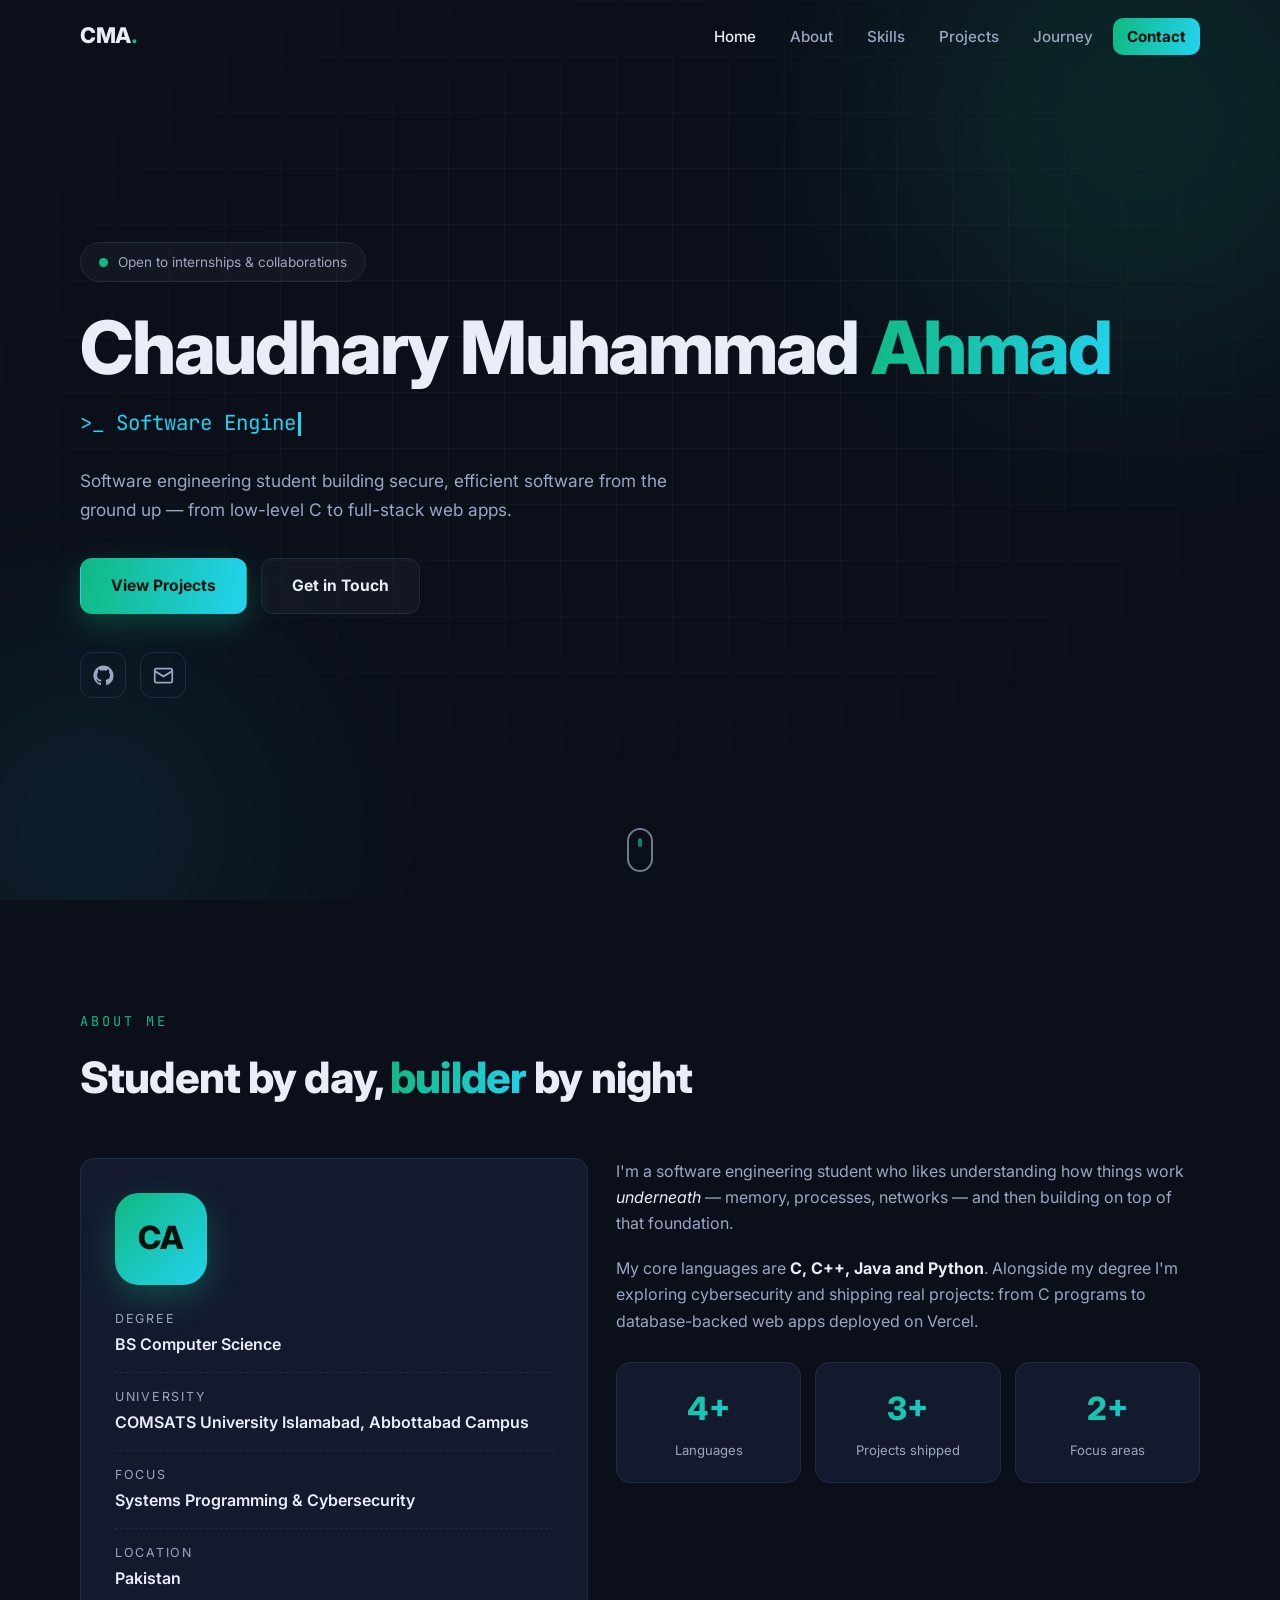
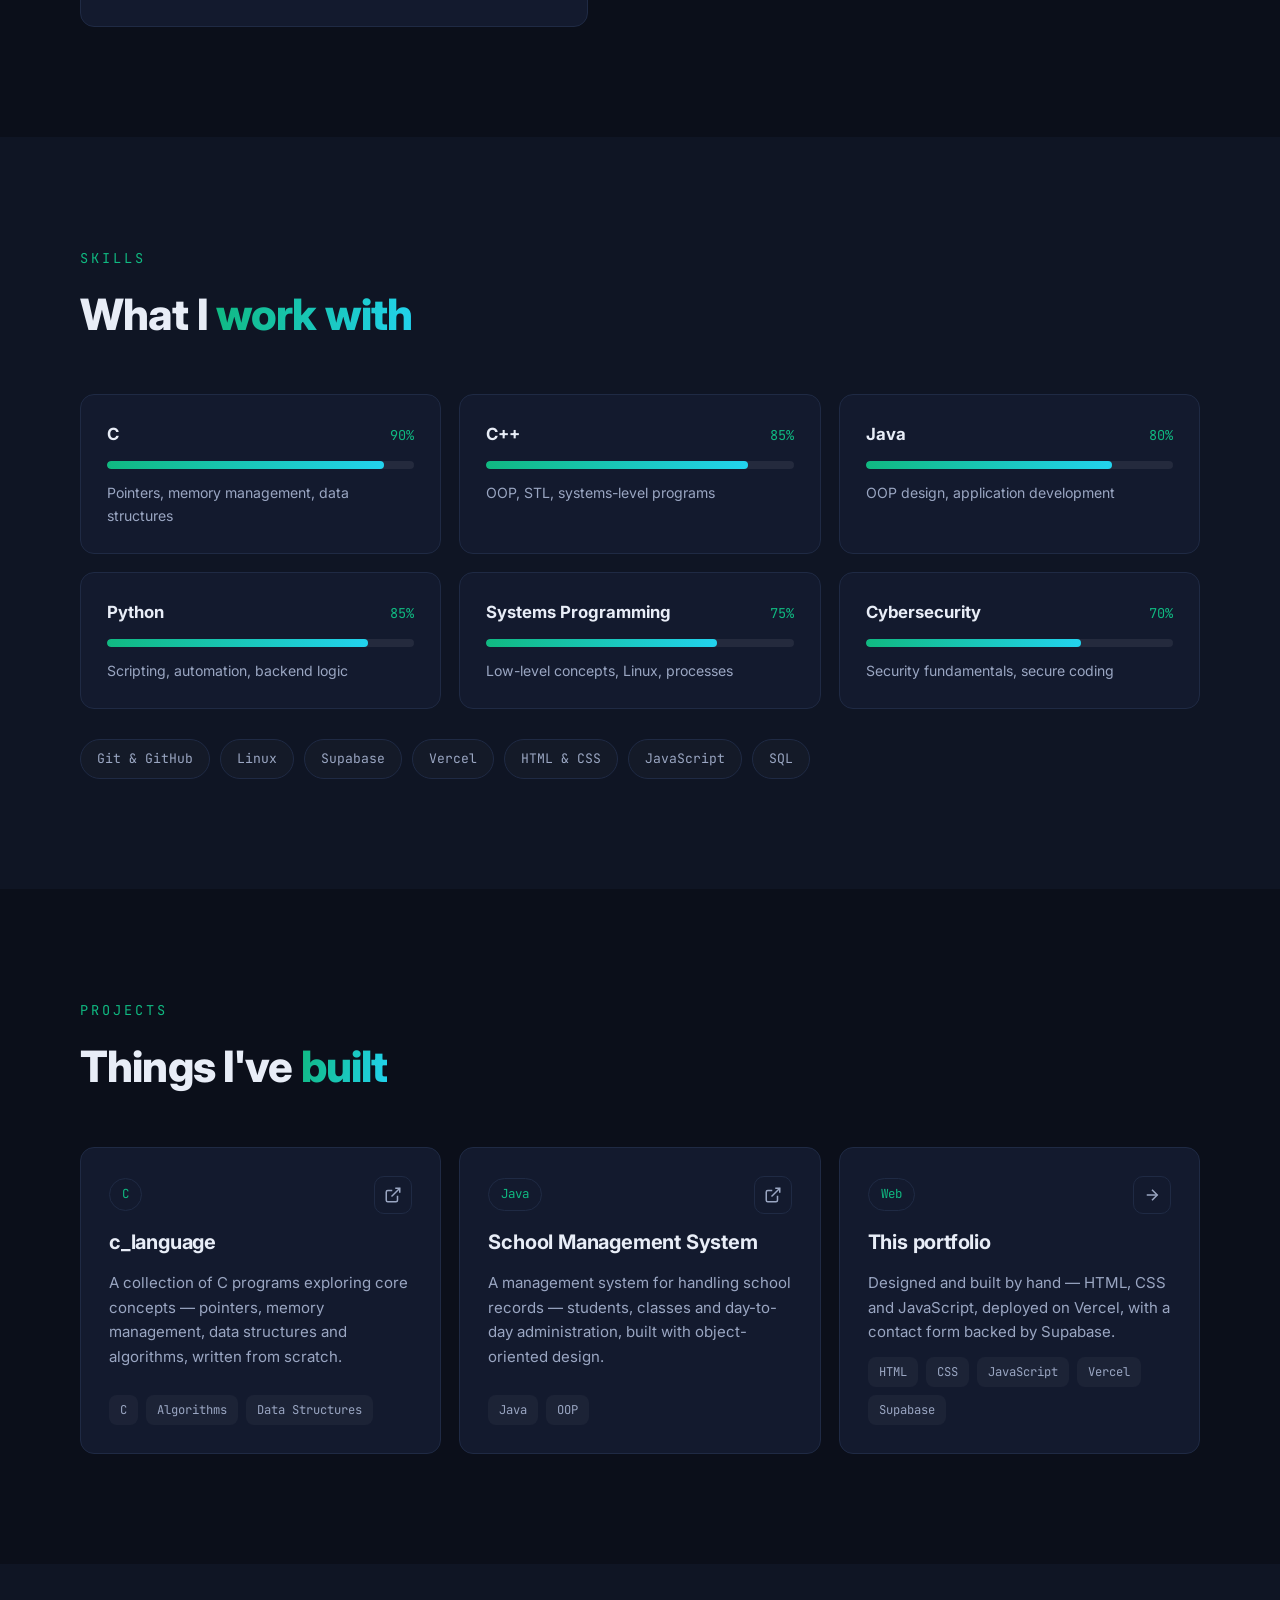
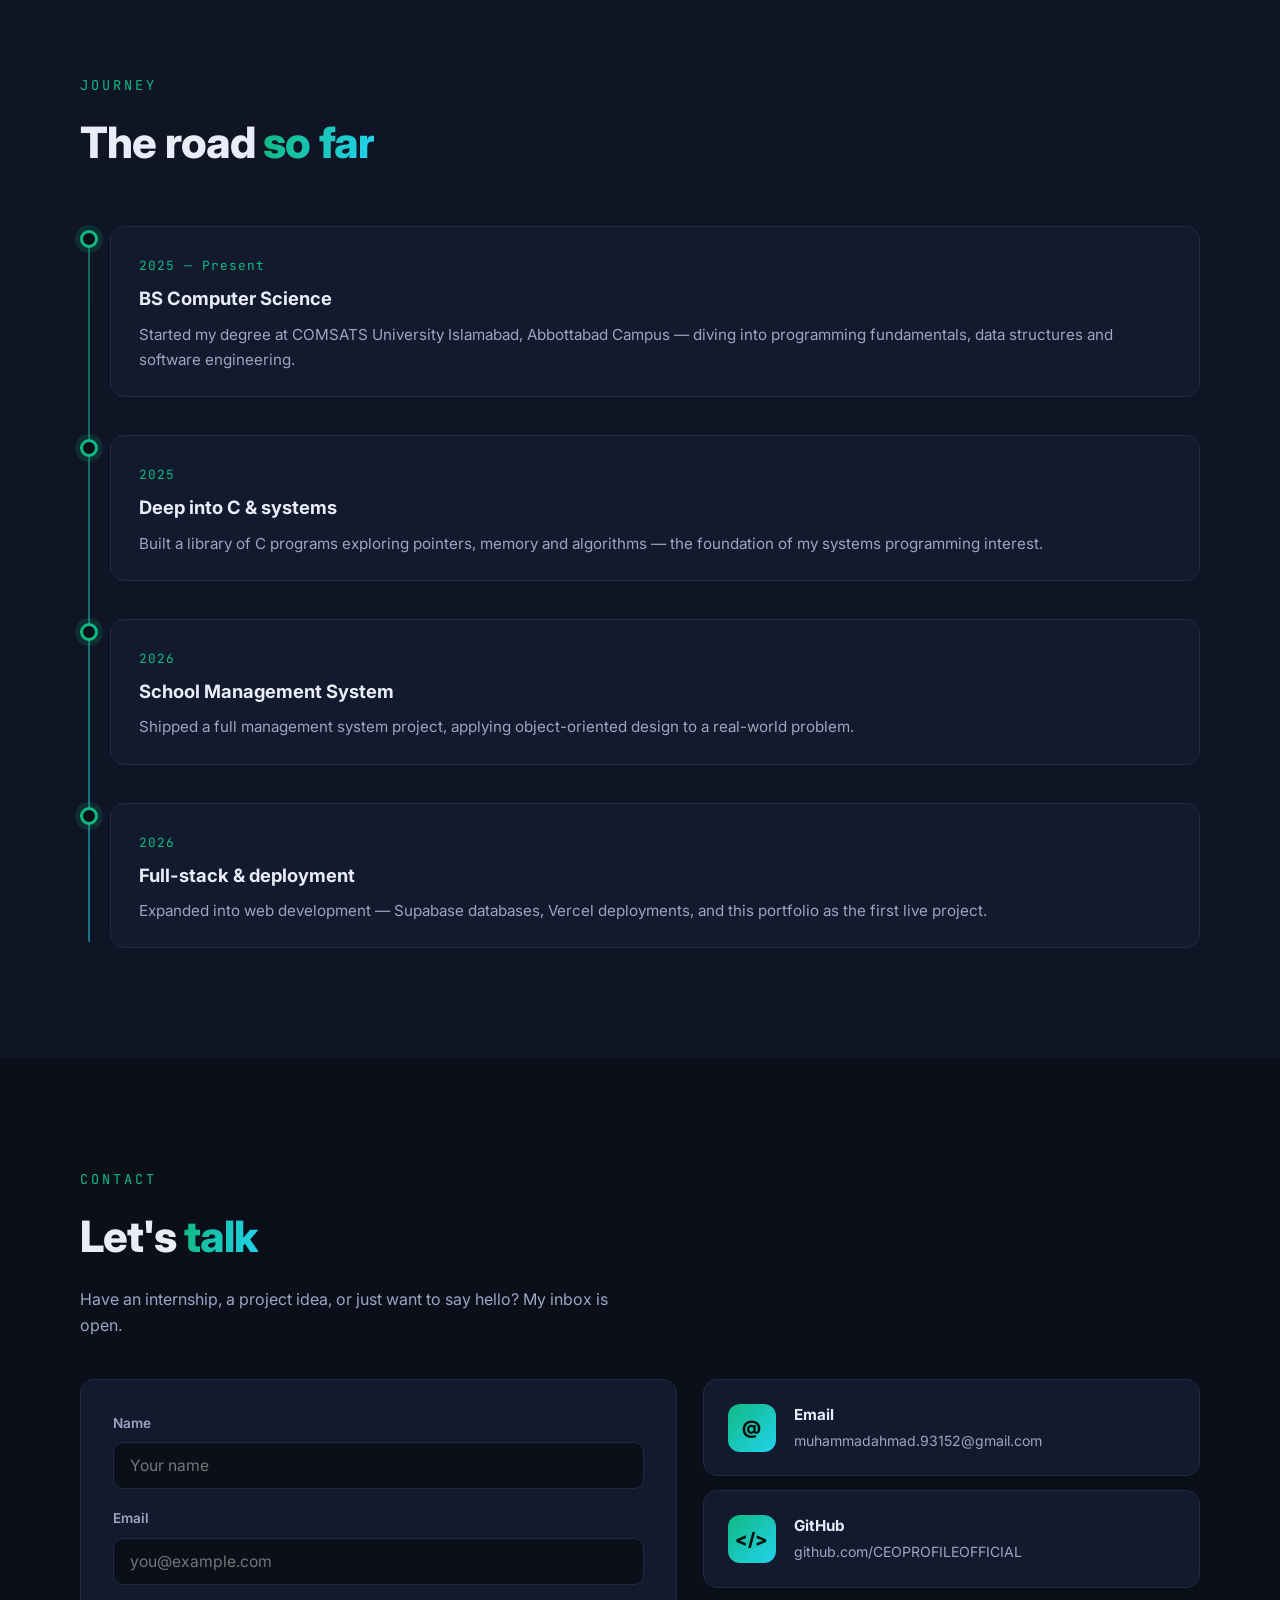
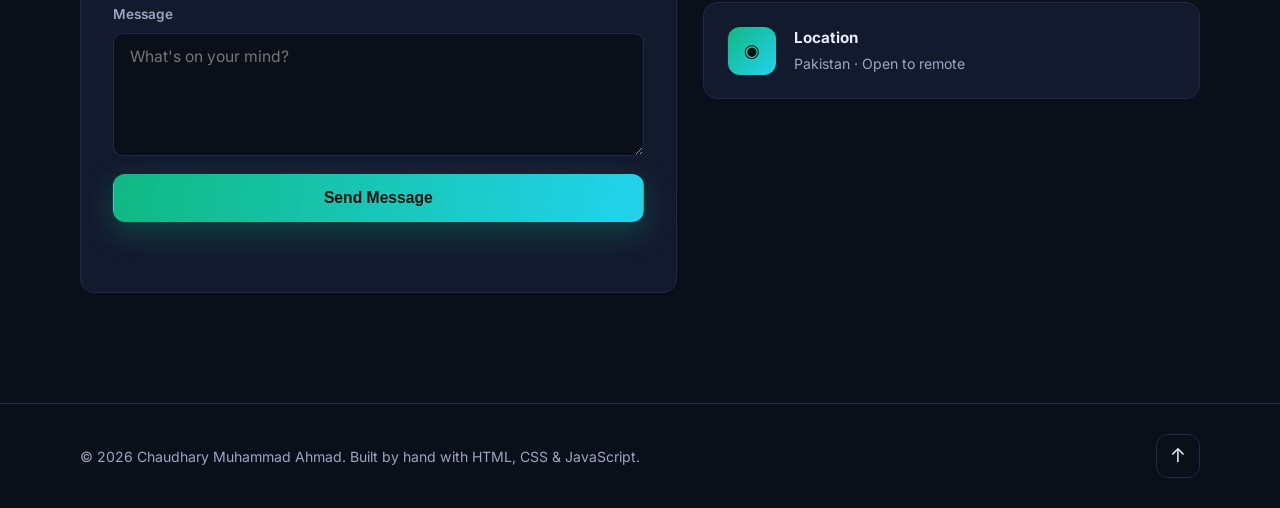
==== index.html @ 1a218e9e "Initial portfolio site: dark modern one-pager with Supabase contact form" ====
<!DOCTYPE html>
<html lang="en">
<head>
  <meta charset="UTF-8" />
  <meta name="viewport" content="width=device-width, initial-scale=1.0" />
  <title>Chaudhary Muhammad Ahmad — Software Engineering Student</title>
  <meta name="description" content="Portfolio of Chaudhary Muhammad Ahmad — software engineering student focused on systems programming and cybersecurity. C, C++, Java, Python." />
  <link rel="stylesheet" href="styles.css" />
  <link rel="preconnect" href="https://fonts.googleapis.com" />
  <link rel="preconnect" href="https://fonts.gstatic.com" crossorigin />
  <link href="https://fonts.googleapis.com/css2?family=Inter:wght@400;500;600;700;800&family=JetBrains+Mono:wght@400;500&display=swap" rel="stylesheet" />
</head>
<body>
  <!-- Preloader -->
  <div id="preloader" aria-hidden="true">
    <div class="loader-terminal">
      <span class="loader-prompt">$</span><span id="loader-text"></span><span class="loader-caret"></span>
    </div>
  </div>

  <!-- Navbar -->
  <header id="navbar">
    <nav class="nav-inner">
      <a href="#home" class="logo">CMA<span class="logo-dot">.</span></a>
      <ul class="nav-links" id="nav-links">
        <li><a href="#home" class="nav-link active">Home</a></li>
        <li><a href="#about" class="nav-link">About</a></li>
        <li><a href="#skills" class="nav-link">Skills</a></li>
        <li><a href="#projects" class="nav-link">Projects</a></li>
        <li><a href="#journey" class="nav-link">Journey</a></li>
        <li><a href="#contact" class="nav-link nav-cta">Contact</a></li>
      </ul>
      <button id="menu-toggle" aria-label="Toggle menu" aria-expanded="false">
        <span></span><span></span><span></span>
      </button>
    </nav>
  </header>

  <main>
    <!-- Hero -->
    <section id="home" class="hero">
      <div class="hero-bg" aria-hidden="true">
        <div class="orb orb-1"></div>
        <div class="orb orb-2"></div>
        <div class="grid-overlay"></div>
      </div>
      <div class="container hero-inner">
        <p class="hero-badge reveal"><span class="pulse-dot"></span> Open to internships &amp; collaborations</p>
        <h1 class="hero-title reveal">Chaudhary Muhammad <span class="gradient-text">Ahmad</span></h1>
        <p class="hero-subtitle reveal"><span class="mono">&gt;_</span> <span id="typed"></span><span class="typed-caret"></span></p>
        <p class="hero-bio reveal">Software engineering student building secure, efficient software from the ground up — from low-level C to full-stack web apps.</p>
        <div class="hero-actions reveal">
          <a href="#projects" class="btn btn-primary">View Projects</a>
          <a href="#contact" class="btn btn-ghost">Get in Touch</a>
        </div>
        <div class="hero-socials reveal">
          <a href="https://github.com/CEOPROFILEOFFICIAL" target="_blank" rel="noopener" aria-label="GitHub">
            <svg viewBox="0 0 24 24" fill="currentColor" aria-hidden="true"><path d="M12 .5C5.65.5.5 5.65.5 12c0 5.08 3.29 9.39 7.86 10.91.58.11.79-.25.79-.55v-2.15c-3.2.7-3.87-1.36-3.87-1.36-.52-1.33-1.28-1.68-1.28-1.68-1.04-.71.08-.7.08-.7 1.15.08 1.76 1.19 1.76 1.19 1.03 1.76 2.7 1.25 3.36.96.1-.75.4-1.25.72-1.54-2.55-.29-5.24-1.28-5.24-5.68 0-1.26.45-2.28 1.19-3.09-.12-.29-.52-1.46.11-3.05 0 0 .97-.31 3.18 1.18a11.1 11.1 0 0 1 5.8 0c2.2-1.49 3.17-1.18 3.17-1.18.63 1.59.23 2.76.11 3.05.74.81 1.19 1.83 1.19 3.09 0 4.41-2.7 5.38-5.26 5.67.41.35.77 1.05.77 2.12v3.15c0 .3.21.66.8.55A11.51 11.51 0 0 0 23.5 12C23.5 5.65 18.35.5 12 .5z"/></svg>
          </a>
          <a href="mailto:muhammadahmad.93152@gmail.com" aria-label="Email">
            <svg viewBox="0 0 24 24" fill="none" stroke="currentColor" stroke-width="2" aria-hidden="true"><rect x="2" y="4" width="20" height="16" rx="2"/><path d="m22 7-10 6L2 7"/></svg>
          </a>
        </div>
      </div>
      <a href="#about" class="scroll-hint" aria-label="Scroll down"><span></span></a>
    </section>

    <!-- About -->
    <section id="about" class="section">
      <div class="container">
        <p class="section-kicker reveal">About me</p>
        <h2 class="section-title reveal">Student by day, <span class="gradient-text">builder</span> by night</h2>
        <div class="about-grid">
          <div class="about-card reveal">
            <div class="monogram" aria-hidden="true">CA</div>
            <div class="about-facts">
              <div class="fact"><span class="fact-label">Degree</span><span class="fact-value">BS Computer Science</span></div>
              <div class="fact"><span class="fact-label">University</span><span class="fact-value">COMSATS University Islamabad, Abbottabad Campus</span></div>
              <div class="fact"><span class="fact-label">Focus</span><span class="fact-value">Systems Programming &amp; Cybersecurity</span></div>
              <div class="fact"><span class="fact-label">Location</span><span class="fact-value">Pakistan</span></div>
            </div>
          </div>
          <div class="about-text reveal">
            <p>I'm a software engineering student who likes understanding how things work <em>underneath</em> — memory, processes, networks — and then building on top of that foundation.</p>
            <p>My core languages are <strong>C, C++, Java and Python</strong>. Alongside my degree I'm exploring cybersecurity and shipping real projects: from C programs to database-backed web apps deployed on Vercel.</p>
            <div class="counters">
              <div class="counter"><span class="counter-num" data-target="4">0</span><span class="counter-label">Languages</span></div>
              <div class="counter"><span class="counter-num" data-target="3">0</span><span class="counter-label">Projects shipped</span></div>
              <div class="counter"><span class="counter-num" data-target="2">0</span><span class="counter-label">Focus areas</span></div>
            </div>
          </div>
        </div>
      </div>
    </section>

    <!-- Skills -->
    <section id="skills" class="section section-alt">
      <div class="container">
        <p class="section-kicker reveal">Skills</p>
        <h2 class="section-title reveal">What I <span class="gradient-text">work with</span></h2>
        <div class="skills-grid">
          <div class="skill-card reveal">
            <div class="skill-head"><span class="skill-name">C</span><span class="skill-pct">90%</span></div>
            <div class="skill-bar"><span style="--w:90%"></span></div>
            <p class="skill-desc">Pointers, memory management, data structures</p>
          </div>
          <div class="skill-card reveal">
            <div class="skill-head"><span class="skill-name">C++</span><span class="skill-pct">85%</span></div>
            <div class="skill-bar"><span style="--w:85%"></span></div>
            <p class="skill-desc">OOP, STL, systems-level programs</p>
          </div>
          <div class="skill-card reveal">
            <div class="skill-head"><span class="skill-name">Java</span><span class="skill-pct">80%</span></div>
            <div class="skill-bar"><span style="--w:80%"></span></div>
            <p class="skill-desc">OOP design, application development</p>
          </div>
          <div class="skill-card reveal">
            <div class="skill-head"><span class="skill-name">Python</span><span class="skill-pct">85%</span></div>
            <div class="skill-bar"><span style="--w:85%"></span></div>
            <p class="skill-desc">Scripting, automation, backend logic</p>
          </div>
          <div class="skill-card reveal">
            <div class="skill-head"><span class="skill-name">Systems Programming</span><span class="skill-pct">75%</span></div>
            <div class="skill-bar"><span style="--w:75%"></span></div>
            <p class="skill-desc">Low-level concepts, Linux, processes</p>
          </div>
          <div class="skill-card reveal">
            <div class="skill-head"><span class="skill-name">Cybersecurity</span><span class="skill-pct">70%</span></div>
            <div class="skill-bar"><span style="--w:70%"></span></div>
            <p class="skill-desc">Security fundamentals, secure coding</p>
          </div>
        </div>
        <div class="tools-row reveal">
          <span class="tool-chip">Git &amp; GitHub</span>
          <span class="tool-chip">Linux</span>
          <span class="tool-chip">Supabase</span>
          <span class="tool-chip">Vercel</span>
          <span class="tool-chip">HTML &amp; CSS</span>
          <span class="tool-chip">JavaScript</span>
          <span class="tool-chip">SQL</span>
        </div>
      </div>
    </section>

    <!-- Projects -->
    <section id="projects" class="section">
      <div class="container">
        <p class="section-kicker reveal">Projects</p>
        <h2 class="section-title reveal">Things I've <span class="gradient-text">built</span></h2>
        <div class="projects-grid">
          <article class="project-card reveal">
            <div class="project-top">
              <span class="project-lang">C</span>
              <a href="https://github.com/CEOPROFILEOFFICIAL/c_language" target="_blank" rel="noopener" class="project-link" aria-label="Open c_language on GitHub">
                <svg viewBox="0 0 24 24" fill="none" stroke="currentColor" stroke-width="2" aria-hidden="true"><path d="M18 13v6a2 2 0 0 1-2 2H5a2 2 0 0 1-2-2V8a2 2 0 0 1 2-2h6"/><path d="M15 3h6v6"/><path d="M10 14 21 3"/></svg>
              </a>
            </div>
            <h3>c_language</h3>
            <p>A collection of C programs exploring core concepts — pointers, memory management, data structures and algorithms, written from scratch.</p>
            <div class="project-tags"><span>C</span><span>Algorithms</span><span>Data Structures</span></div>
          </article>
          <article class="project-card reveal">
            <div class="project-top">
              <span class="project-lang">Java</span>
              <a href="https://github.com/CEOPROFILEOFFICIAL/School-Management-System" target="_blank" rel="noopener" class="project-link" aria-label="Open School-Management-System on GitHub">
                <svg viewBox="0 0 24 24" fill="none" stroke="currentColor" stroke-width="2" aria-hidden="true"><path d="M18 13v6a2 2 0 0 1-2 2H5a2 2 0 0 1-2-2V8a2 2 0 0 1 2-2h6"/><path d="M15 3h6v6"/><path d="M10 14 21 3"/></svg>
              </a>
            </div>
            <h3>School Management System</h3>
            <p>A management system for handling school records — students, classes and day-to-day administration, built with object-oriented design.</p>
            <div class="project-tags"><span>Java</span><span>OOP</span></div>
          </article>
          <article class="project-card reveal">
            <div class="project-top">
              <span class="project-lang">Web</span>
              <a href="#contact" class="project-link" aria-label="Get in touch about the next project">
                <svg viewBox="0 0 24 24" fill="none" stroke="currentColor" stroke-width="2" aria-hidden="true"><path d="M5 12h14"/><path d="m12 5 7 7-7 7"/></svg>
              </a>
            </div>
            <h3>This portfolio</h3>
            <p>Designed and built by hand — HTML, CSS and JavaScript, deployed on Vercel, with a contact form backed by Supabase.</p>
            <div class="project-tags"><span>HTML</span><span>CSS</span><span>JavaScript</span><span>Vercel</span><span>Supabase</span></div>
          </article>
        </div>
      </div>
    </section>

    <!-- Journey -->
    <section id="journey" class="section section-alt">
      <div class="container">
        <p class="section-kicker reveal">Journey</p>
        <h2 class="section-title reveal">The road <span class="gradient-text">so far</span></h2>
        <div class="timeline">
          <div class="timeline-item reveal">
            <span class="timeline-dot"></span>
            <div class="timeline-body">
              <span class="timeline-date">2025 — Present</span>
              <h3>BS Computer Science</h3>
              <p>Started my degree at COMSATS University Islamabad, Abbottabad Campus — diving into programming fundamentals, data structures and software engineering.</p>
            </div>
          </div>
          <div class="timeline-item reveal">
            <span class="timeline-dot"></span>
            <div class="timeline-body">
              <span class="timeline-date">2025</span>
              <h3>Deep into C &amp; systems</h3>
              <p>Built a library of C programs exploring pointers, memory and algorithms — the foundation of my systems programming interest.</p>
            </div>
          </div>
          <div class="timeline-item reveal">
            <span class="timeline-dot"></span>
            <div class="timeline-body">
              <span class="timeline-date">2026</span>
              <h3>School Management System</h3>
              <p>Shipped a full management system project, applying object-oriented design to a real-world problem.</p>
            </div>
          </div>
          <div class="timeline-item reveal">
            <span class="timeline-dot"></span>
            <div class="timeline-body">
              <span class="timeline-date">2026</span>
              <h3>Full-stack &amp; deployment</h3>
              <p>Expanded into web development — Supabase databases, Vercel deployments, and this portfolio as the first live project.</p>
            </div>
          </div>
        </div>
      </div>
    </section>

    <!-- Contact -->
    <section id="contact" class="section">
      <div class="container">
        <p class="section-kicker reveal">Contact</p>
        <h2 class="section-title reveal">Let's <span class="gradient-text">talk</span></h2>
        <p class="section-lead reveal">Have an internship, a project idea, or just want to say hello? My inbox is open.</p>
        <div class="contact-grid">
          <form id="contact-form" class="reveal" novalidate>
            <div class="form-row">
              <label for="cf-name">Name</label>
              <input id="cf-name" name="name" type="text" placeholder="Your name" required maxlength="80" />
            </div>
            <div class="form-row">
              <label for="cf-email">Email</label>
              <input id="cf-email" name="email" type="email" placeholder="you@example.com" required maxlength="120" />
            </div>
            <div class="form-row">
              <label for="cf-message">Message</label>
              <textarea id="cf-message" name="message" rows="5" placeholder="What's on your mind?" required maxlength="2000"></textarea>
            </div>
            <button type="submit" class="btn btn-primary btn-full" id="cf-submit">Send Message</button>
            <p id="cf-status" role="status" aria-live="polite"></p>
          </form>
          <div class="contact-info reveal">
            <a class="info-card" href="mailto:muhammadahmad.93152@gmail.com">
              <span class="info-icon" aria-hidden="true">@</span>
              <span><strong>Email</strong><span class="info-value">muhammadahmad.93152@gmail.com</span></span>
            </a>
            <a class="info-card" href="https://github.com/CEOPROFILEOFFICIAL" target="_blank" rel="noopener">
              <span class="info-icon" aria-hidden="true">&lt;/&gt;</span>
              <span><strong>GitHub</strong><span class="info-value">github.com/CEOPROFILEOFFICIAL</span></span>
            </a>
            <div class="info-card">
              <span class="info-icon" aria-hidden="true">◉</span>
              <span><strong>Location</strong><span class="info-value">Pakistan · Open to remote</span></span>
            </div>
          </div>
        </div>
      </div>
    </section>
  </main>

  <footer>
    <div class="container footer-inner">
      <p>© <span id="year"></span> Chaudhary Muhammad Ahmad. Built by hand with HTML, CSS &amp; JavaScript.</p>
      <a href="#home" class="back-top" aria-label="Back to top">↑</a>
    </div>
  </footer>

  <script src="script.js"></script>
</body>
</html>
---- styles.css ----
/* ============ Portfolio — dark modern theme ============ */
:root {
  --bg: #0b0f1a;
  --bg-soft: #0f1524;
  --surface: #131a2e;
  --border: #1f2a44;
  --text: #e8edf7;
  --muted: #9aa6c2;
  --accent: #10b981;
  --accent-2: #22d3ee;
  --danger: #f87171;
  --radius: 14px;
  --font: 'Inter', system-ui, -apple-system, sans-serif;
  --mono: 'JetBrains Mono', ui-monospace, monospace;
}

* { margin: 0; padding: 0; box-sizing: border-box; }
html { scroll-behavior: smooth; scroll-padding-top: 84px; }
body {
  font-family: var(--font);
  background: var(--bg);
  color: var(--text);
  line-height: 1.65;
  overflow-x: hidden;
}
::selection { background: rgba(16,185,129,.35); }

.container { width: min(1120px, 92%); margin: 0 auto; }
.section { padding: 110px 0; }
.section-alt { background: var(--bg-soft); }

.section-kicker {
  font-family: var(--mono); font-size: .85rem; letter-spacing: .22em;
  text-transform: uppercase; color: var(--accent); margin-bottom: 10px;
}
.section-title { font-size: clamp(1.9rem, 4vw, 2.7rem); font-weight: 800; letter-spacing: -0.02em; margin-bottom: 14px; }
.section-lead { color: var(--muted); max-width: 560px; margin-bottom: 40px; }
.gradient-text {
  background: linear-gradient(100deg, var(--accent), var(--accent-2));
  -webkit-background-clip: text; background-clip: text; color: transparent;
}

/* ---------- Preloader ---------- */
#preloader {
  position: fixed; inset: 0; z-index: 2000; background: var(--bg);
  display: flex; align-items: center; justify-content: center;
  transition: opacity .5s ease, visibility .5s;
}
#preloader.done { opacity: 0; visibility: hidden; }
.loader-terminal { font-family: var(--mono); font-size: 1.1rem; color: var(--accent); }
.loader-prompt { color: var(--accent-2); margin-right: 8px; }
.loader-caret { display: inline-block; width: 10px; height: 1.2em; background: var(--accent); vertical-align: text-bottom; animation: blink .8s steps(1) infinite; }
@keyframes blink { 50% { opacity: 0; } }

/* ---------- Navbar ---------- */
#navbar {
  position: fixed; top: 0; left: 0; right: 0; z-index: 1000;
  transition: background .3s, box-shadow .3s, border-color .3s;
  border-bottom: 1px solid transparent;
}
#navbar.scrolled { background: rgba(11,15,26,.82); backdrop-filter: blur(14px); border-color: var(--border); }
.nav-inner { width: min(1120px, 92%); margin: 0 auto; display: flex; align-items: center; justify-content: space-between; height: 72px; }
.logo { font-weight: 800; font-size: 1.35rem; color: var(--text); text-decoration: none; letter-spacing: -0.02em; }
.logo-dot { color: var(--accent); }
.nav-links { display: flex; gap: 6px; list-style: none; align-items: center; }
.nav-link {
  color: var(--muted); text-decoration: none; font-size: .95rem; font-weight: 500;
  padding: 9px 14px; border-radius: 10px; transition: color .2s, background .2s;
}
.nav-link:hover { color: var(--text); background: rgba(255,255,255,.05); }
.nav-link.active { color: var(--text); }
.nav-cta { background: linear-gradient(100deg, var(--accent), var(--accent-2)); color: #04120c !important; font-weight: 700; }
.nav-cta:hover { filter: brightness(1.1); background: linear-gradient(100deg, var(--accent), var(--accent-2)); }
#menu-toggle { display: none; background: none; border: 0; cursor: pointer; padding: 8px; }
#menu-toggle span { display: block; width: 24px; height: 2px; background: var(--text); margin: 5px 0; border-radius: 2px; transition: transform .3s, opacity .3s; }

/* ---------- Hero ---------- */
.hero { position: relative; min-height: 100svh; display: flex; align-items: center; overflow: hidden; }
.hero-bg { position: absolute; inset: 0; pointer-events: none; }
.orb { position: absolute; border-radius: 50%; filter: blur(110px); opacity: .5; }
.orb-1 { width: 480px; height: 480px; background: rgba(16,185,129,.28); top: -120px; right: -100px; animation: drift 14s ease-in-out infinite alternate; }
.orb-2 { width: 380px; height: 380px; background: rgba(34,211,238,.18); bottom: -120px; left: -100px; animation: drift 18s ease-in-out infinite alternate-reverse; }
@keyframes drift { to { transform: translate(50px, 40px); } }
.grid-overlay {
  position: absolute; inset: 0;
  background-image: linear-gradient(rgba(255,255,255,.035) 1px, transparent 1px),
                    linear-gradient(90deg, rgba(255,255,255,.035) 1px, transparent 1px);
  background-size: 56px 56px;
  mask-image: radial-gradient(ellipse 80% 70% at 50% 40%, black 30%, transparent 75%);
}
.hero-inner { position: relative; padding: 120px 0 80px; }
.hero-badge {
  display: inline-flex; align-items: center; gap: 10px; font-size: .85rem; color: var(--muted);
  border: 1px solid var(--border); border-radius: 999px; padding: 8px 18px; margin-bottom: 26px;
  background: rgba(255,255,255,.03);
}
.pulse-dot { width: 9px; height: 9px; border-radius: 50%; background: var(--accent); animation: pulse 1.8s infinite; }
@keyframes pulse { 0%,100% { box-shadow: 0 0 0 0 rgba(16,185,129,.5); } 55% { box-shadow: 0 0 0 9px rgba(16,185,129,0); } }
.hero-title { font-size: clamp(2.6rem, 7vw, 4.6rem); font-weight: 800; letter-spacing: -0.03em; line-height: 1.08; margin-bottom: 18px; }
.hero-subtitle { font-family: var(--mono); font-size: clamp(1rem, 2.4vw, 1.3rem); color: var(--accent-2); margin-bottom: 20px; min-height: 2em; }
.typed-caret { display: inline-block; width: 3px; height: 1.15em; background: var(--accent-2); vertical-align: text-bottom; animation: blink .8s steps(1) infinite; margin-left: 2px; }
.hero-bio { color: var(--muted); max-width: 600px; font-size: 1.08rem; margin-bottom: 34px; }
.hero-actions { display: flex; gap: 14px; flex-wrap: wrap; margin-bottom: 38px; }
.btn {
  display: inline-flex; align-items: center; justify-content: center;
  padding: 14px 30px; border-radius: 12px; font-weight: 700; font-size: .98rem;
  text-decoration: none; cursor: pointer; border: 1px solid transparent;
  transition: transform .2s, box-shadow .2s, filter .2s;
}
.btn:hover { transform: translateY(-2px); }
.btn-primary { background: linear-gradient(100deg, var(--accent), var(--accent-2)); color: #04120c; box-shadow: 0 10px 30px rgba(16,185,129,.28); }
.btn-primary:hover { filter: brightness(1.08); }
.btn-ghost { border-color: var(--border); color: var(--text); background: rgba(255,255,255,.03); }
.btn-ghost:hover { border-color: var(--accent); }
.btn-full { width: 100%; }
.hero-socials { display: flex; gap: 14px; }
.hero-socials a {
  width: 46px; height: 46px; display: grid; place-items: center; border-radius: 12px;
  border: 1px solid var(--border); color: var(--muted); transition: all .25s;
}
.hero-socials a:hover { color: var(--accent); border-color: var(--accent); transform: translateY(-3px); }
.hero-socials svg { width: 21px; height: 21px; }
.scroll-hint { position: absolute; bottom: 28px; left: 50%; transform: translateX(-50%); width: 26px; height: 44px; border: 2px solid var(--muted); border-radius: 14px; opacity: .7; }
.scroll-hint span { display: block; width: 4px; height: 9px; background: var(--accent); border-radius: 3px; margin: 8px auto 0; animation: wheel 1.8s infinite; }
@keyframes wheel { 0% { opacity: 1; transform: translateY(0); } 70% { opacity: 0; transform: translateY(12px); } 100% { opacity: 0; } }

/* ---------- About ---------- */
.about-grid { display: grid; grid-template-columns: 1fr 1.15fr; gap: 28px; margin-top: 44px; align-items: stretch; }
.about-card {
  background: var(--surface); border: 1px solid var(--border); border-radius: var(--radius);
  padding: 34px; display: flex; flex-direction: column; gap: 24px;
}
.monogram {
  width: 92px; height: 92px; border-radius: 24px; display: grid; place-items: center;
  font-size: 2rem; font-weight: 800; color: #04120c;
  background: linear-gradient(135deg, var(--accent), var(--accent-2));
  box-shadow: 0 12px 32px rgba(16,185,129,.3);
}
.about-facts { display: grid; gap: 14px; }
.fact { display: grid; gap: 2px; padding-bottom: 14px; border-bottom: 1px dashed var(--border); }
.fact:last-child { border-bottom: 0; padding-bottom: 0; }
.fact-label { font-size: .78rem; text-transform: uppercase; letter-spacing: .14em; color: var(--muted); }
.fact-value { font-weight: 600; }
.about-text p { color: var(--muted); margin-bottom: 18px; }
.about-text p strong, .about-text p em { color: var(--text); }
.counters { display: grid; grid-template-columns: repeat(3, 1fr); gap: 14px; margin-top: 28px; }
.counter { background: var(--surface); border: 1px solid var(--border); border-radius: var(--radius); padding: 20px 12px; text-align: center; }
.counter-num { display: block; font-size: 2rem; font-weight: 800; background: linear-gradient(100deg, var(--accent), var(--accent-2)); -webkit-background-clip: text; background-clip: text; color: transparent; }
.counter-label { font-size: .82rem; color: var(--muted); }

/* ---------- Skills ---------- */
.skills-grid { display: grid; grid-template-columns: repeat(3, 1fr); gap: 18px; margin-top: 44px; }
.skill-card { background: var(--surface); border: 1px solid var(--border); border-radius: var(--radius); padding: 26px; transition: transform .25s, border-color .25s; }
.skill-card:hover { transform: translateY(-5px); border-color: var(--accent); }
.skill-head { display: flex; justify-content: space-between; align-items: baseline; margin-bottom: 12px; }
.skill-name { font-weight: 700; font-size: 1.05rem; }
.skill-pct { font-family: var(--mono); font-size: .85rem; color: var(--accent); }
.skill-bar { height: 8px; border-radius: 6px; background: rgba(255,255,255,.07); overflow: hidden; margin-bottom: 12px; }
.skill-bar span { display: block; height: 100%; width: 0; border-radius: 6px; background: linear-gradient(90deg, var(--accent), var(--accent-2)); transition: width 1.2s cubic-bezier(.2,.7,.3,1); }
.skill-desc { font-size: .88rem; color: var(--muted); }
.tools-row { display: flex; flex-wrap: wrap; gap: 10px; margin-top: 30px; }
.tool-chip { font-family: var(--mono); font-size: .82rem; color: var(--muted); border: 1px solid var(--border); border-radius: 999px; padding: 8px 16px; background: rgba(255,255,255,.02); transition: all .2s; }
.tool-chip:hover { color: var(--accent); border-color: var(--accent); }

/* ---------- Projects ---------- */
.projects-grid { display: grid; grid-template-columns: repeat(3, 1fr); gap: 18px; margin-top: 44px; }
.project-card {
  background: var(--surface); border: 1px solid var(--border); border-radius: var(--radius);
  padding: 28px; display: flex; flex-direction: column; gap: 12px;
  transition: transform .25s, border-color .25s, box-shadow .25s;
}
.project-card:hover { transform: translateY(-6px); border-color: var(--accent); box-shadow: 0 18px 44px rgba(0,0,0,.35); }
.project-top { display: flex; justify-content: space-between; align-items: center; }
.project-lang { font-family: var(--mono); font-size: .78rem; color: var(--accent); border: 1px solid var(--border); padding: 5px 12px; border-radius: 999px; }
.project-link { color: var(--muted); width: 38px; height: 38px; display: grid; place-items: center; border-radius: 10px; border: 1px solid var(--border); transition: all .2s; }
.project-link:hover { color: var(--accent); border-color: var(--accent); }
.project-link svg { width: 18px; height: 18px; }
.project-card h3 { font-size: 1.25rem; letter-spacing: -0.01em; }
.project-card p { color: var(--muted); font-size: .94rem; flex: 1; }
.project-tags { display: flex; flex-wrap: wrap; gap: 8px; }
.project-tags span { font-size: .76rem; font-family: var(--mono); color: var(--muted); background: rgba(255,255,255,.04); padding: 5px 11px; border-radius: 8px; }

/* ---------- Journey ---------- */
.timeline { position: relative; margin-top: 48px; padding-left: 30px; }
.timeline::before { content: ""; position: absolute; left: 8px; top: 6px; bottom: 6px; width: 2px; background: linear-gradient(var(--accent), var(--accent-2)); border-radius: 2px; opacity: .5; }
.timeline-item { position: relative; padding-bottom: 38px; }
.timeline-item:last-child { padding-bottom: 0; }
.timeline-dot { position: absolute; left: -30px; top: 4px; width: 18px; height: 18px; border-radius: 50%; background: var(--bg); border: 3px solid var(--accent); box-shadow: 0 0 0 5px rgba(16,185,129,.15); }
.timeline-body { background: var(--surface); border: 1px solid var(--border); border-radius: var(--radius); padding: 24px 28px; }
.timeline-date { font-family: var(--mono); font-size: .8rem; color: var(--accent); letter-spacing: .08em; }
.timeline-body h3 { margin: 6px 0 8px; font-size: 1.15rem; }
.timeline-body p { color: var(--muted); font-size: .95rem; }

/* ---------- Contact ---------- */
.contact-grid { display: grid; grid-template-columns: 1.2fr 1fr; gap: 26px; margin-top: 10px; align-items: start; }
#contact-form { background: var(--surface); border: 1px solid var(--border); border-radius: var(--radius); padding: 32px; display: grid; gap: 18px; }
.form-row { display: grid; gap: 8px; }
.form-row label { font-size: .85rem; font-weight: 600; color: var(--muted); }
.form-row input, .form-row textarea {
  font-family: var(--font); font-size: .98rem; color: var(--text);
  background: var(--bg); border: 1px solid var(--border); border-radius: 10px;
  padding: 13px 16px; width: 100%; transition: border-color .2s, box-shadow .2s; resize: vertical;
}
.form-row input:focus, .form-row textarea:focus { outline: none; border-color: var(--accent); box-shadow: 0 0 0 3px rgba(16,185,129,.15); }
#cf-status { font-size: .9rem; min-height: 1.4em; }
#cf-status.ok { color: var(--accent); }
#cf-status.err { color: var(--danger); }
.contact-info { display: grid; gap: 14px; }
.info-card {
  display: flex; gap: 18px; align-items: center; text-decoration: none; color: var(--text);
  background: var(--surface); border: 1px solid var(--border); border-radius: var(--radius);
  padding: 22px 24px; transition: transform .2s, border-color .2s;
}
a.info-card:hover { transform: translateY(-3px); border-color: var(--accent); }
.info-icon {
  width: 48px; height: 48px; flex-shrink: 0; display: grid; place-items: center;
  border-radius: 12px; font-weight: 800; font-size: 1.15rem; color: #04120c;
  background: linear-gradient(135deg, var(--accent), var(--accent-2));
}
.info-card strong { display: block; font-size: .95rem; }
.info-value { color: var(--muted); font-size: .88rem; word-break: break-all; }

/* ---------- Footer ---------- */
footer { border-top: 1px solid var(--border); padding: 30px 0; }
.footer-inner { display: flex; justify-content: space-between; align-items: center; gap: 16px; }
footer p { color: var(--muted); font-size: .88rem; }
.back-top {
  width: 44px; height: 44px; display: grid; place-items: center; border-radius: 12px;
  border: 1px solid var(--border); color: var(--text); text-decoration: none; font-size: 1.2rem;
  transition: all .2s;
}
.back-top:hover { border-color: var(--accent); color: var(--accent); transform: translateY(-3px); }

/* ---------- Reveal animation ---------- */
.reveal { opacity: 0; transform: translateY(26px); transition: opacity .7s ease, transform .7s ease; }
.reveal.visible { opacity: 1; transform: none; }

/* ---------- Responsive ---------- */
@media (max-width: 900px) {
  .about-grid, .contact-grid { grid-template-columns: 1fr; }
  .skills-grid, .projects-grid { grid-template-columns: repeat(2, 1fr); }
}
@media (max-width: 640px) {
  .section { padding: 80px 0; }
  .skills-grid, .projects-grid { grid-template-columns: 1fr; }
  .counters { grid-template-columns: repeat(3, 1fr); }
  #menu-toggle { display: block; }
  #menu-toggle.open span:nth-child(1) { transform: translateY(7px) rotate(45deg); }
  #menu-toggle.open span:nth-child(2) { opacity: 0; }
  #menu-toggle.open span:nth-child(3) { transform: translateY(-7px) rotate(-45deg); }
  .nav-links {
    position: fixed; top: 72px; left: 0; right: 0; flex-direction: column; align-items: stretch;
    background: rgba(11,15,26,.97); backdrop-filter: blur(14px); border-bottom: 1px solid var(--border);
    padding: 14px 4%; gap: 2px; transform: translateY(-130%); transition: transform .35s ease;
  }
  .nav-links.open { transform: none; }
  .nav-link { padding: 13px 16px; }
}
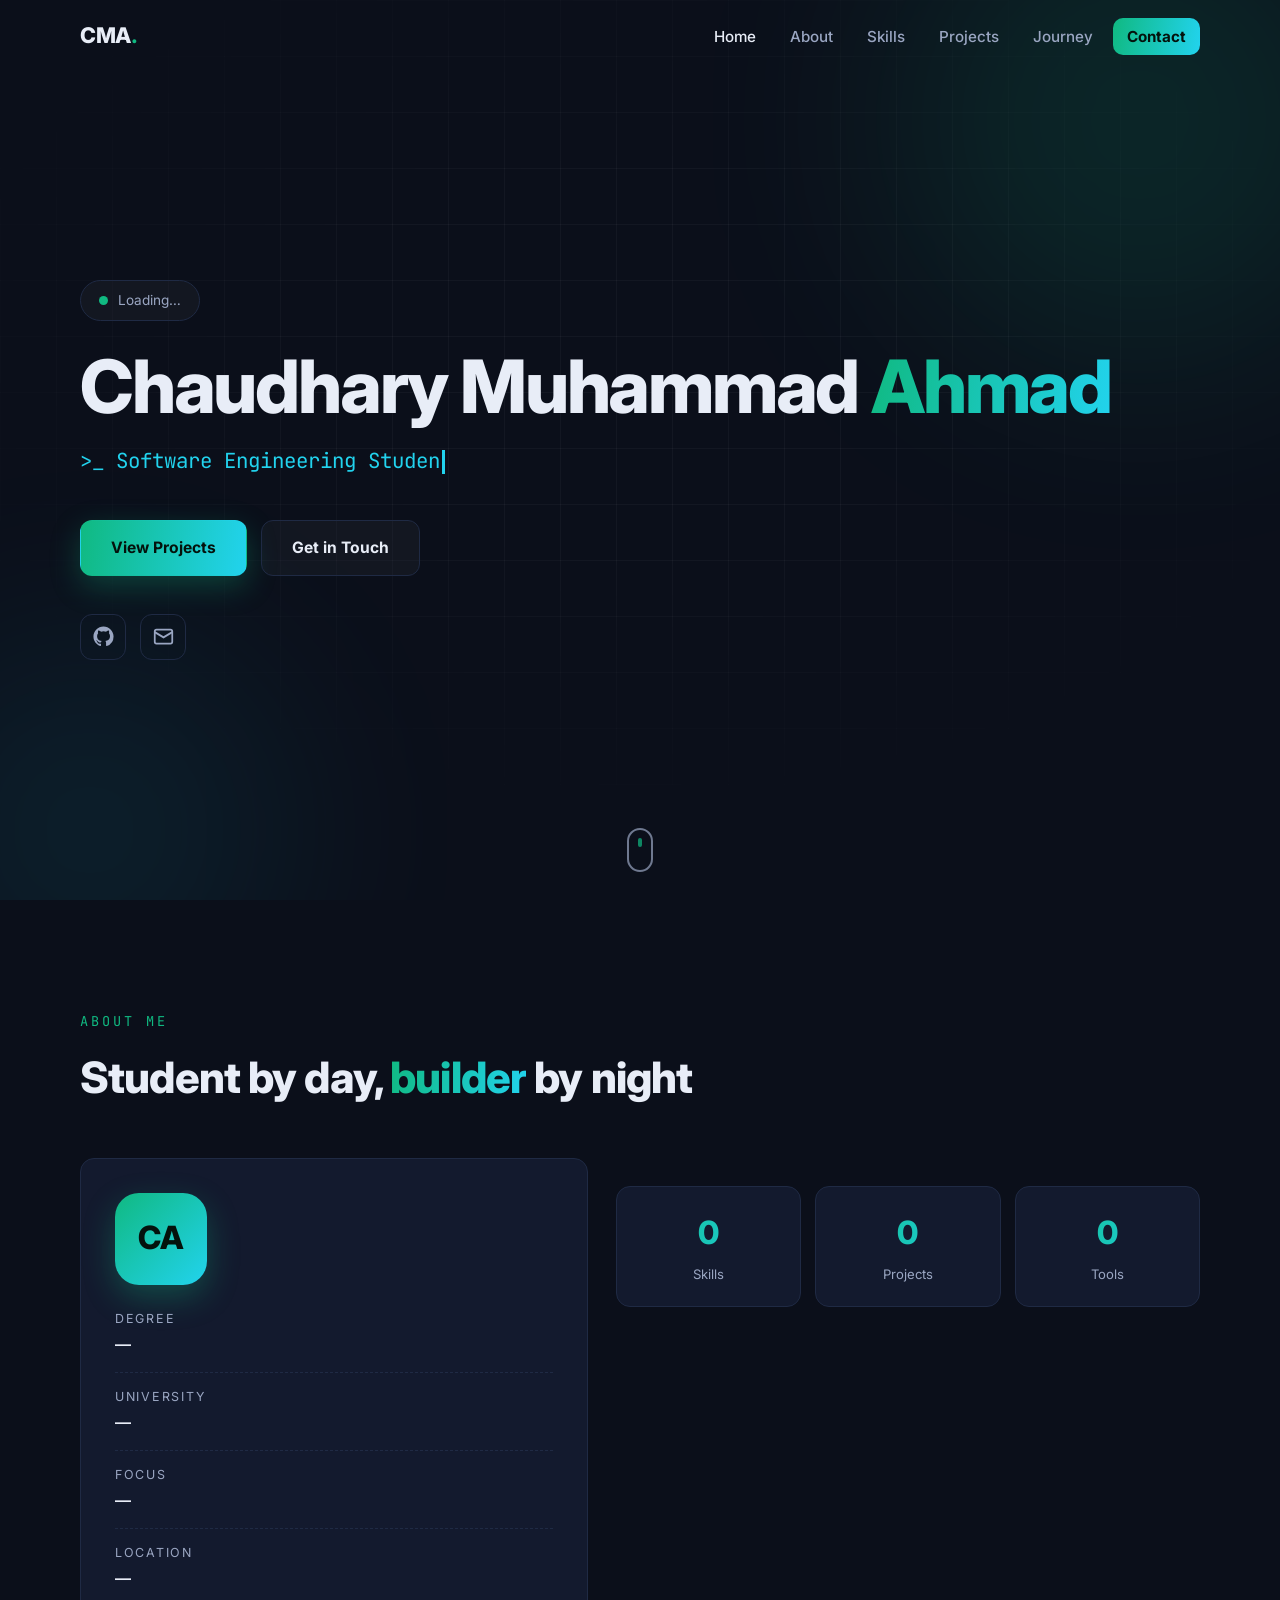
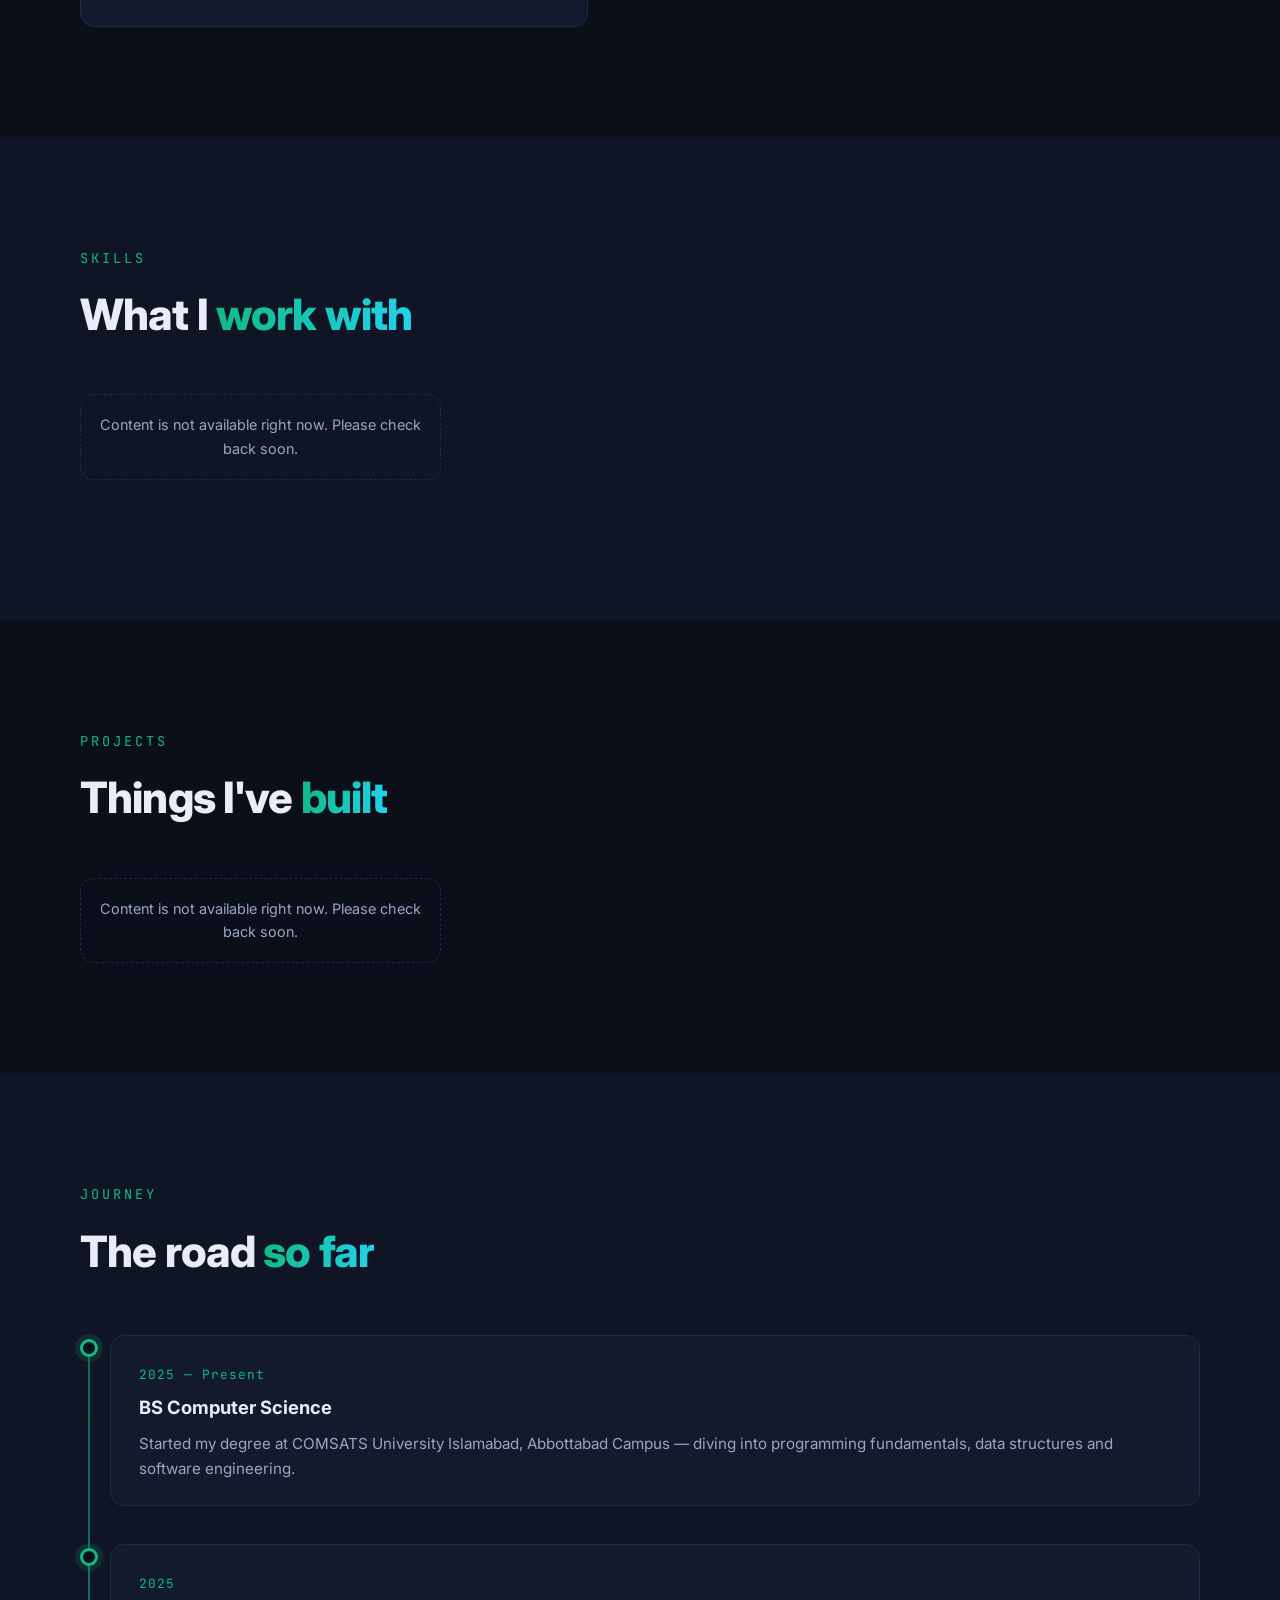
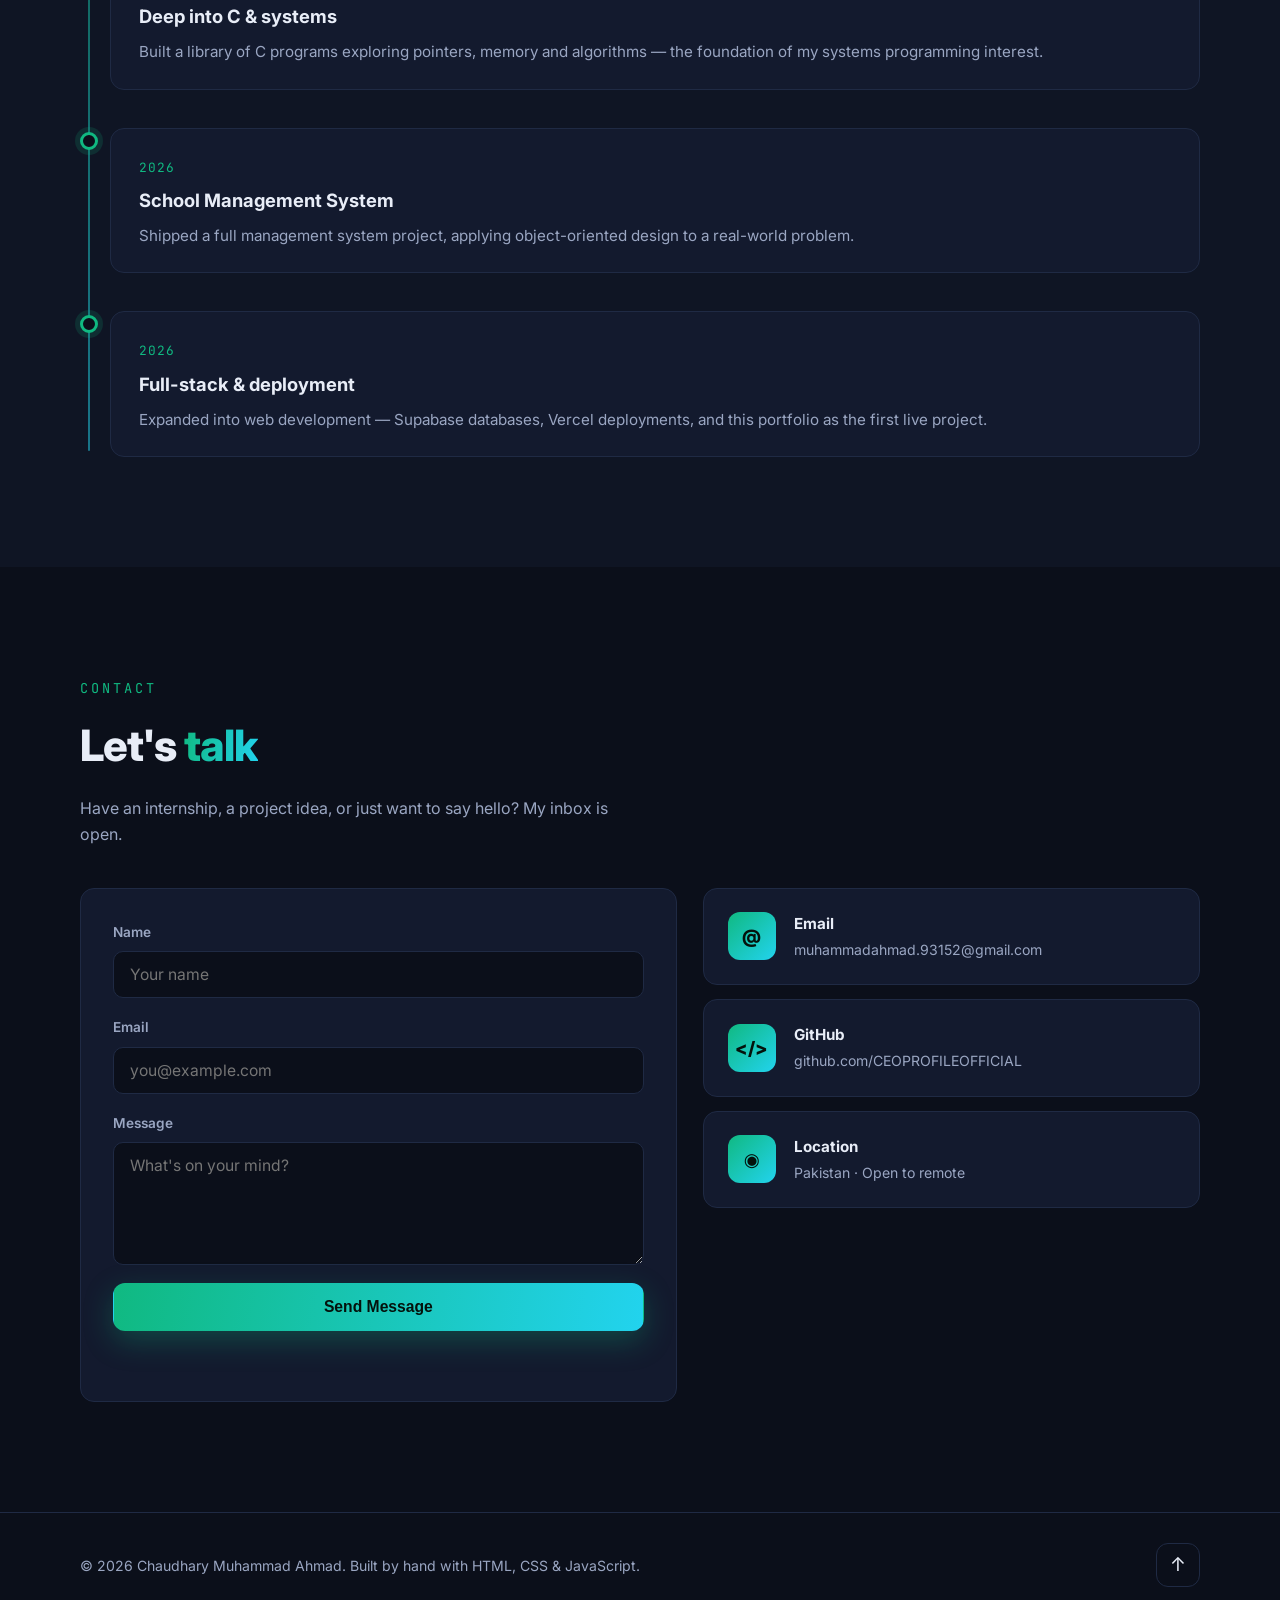
==== commit e4886ae0: "Add admin panel: DB-driven content, CRUD APIs, image upload, dynamic site rendering" ====
--- a/index.html
+++ b/index.html
@@ -4,21 +4,26 @@
   <meta charset="UTF-8" />
   <meta name="viewport" content="width=device-width, initial-scale=1.0" />
   <title>Chaudhary Muhammad Ahmad — Software Engineering Student</title>
-  <meta name="description" content="Portfolio of Chaudhary Muhammad Ahmad — software engineering student focused on systems programming and cybersecurity. C, C++, Java, Python." />
+  <meta name="description" content="Portfolio of Chaudhary Muhammad Ahmad — software engineering student focused on systems programming and cybersecurity." />
   <link rel="stylesheet" href="styles.css" />
   <link rel="preconnect" href="https://fonts.googleapis.com" />
   <link rel="preconnect" href="https://fonts.gstatic.com" crossorigin />
   <link href="https://fonts.googleapis.com/css2?family=Inter:wght@400;500;600;700;800&family=JetBrains+Mono:wght@400;500&display=swap" rel="stylesheet" />
+  <style>
+    .skeleton { position: relative; overflow: hidden; background: var(--surface); border: 1px solid var(--border); border-radius: var(--radius); min-height: 120px; }
+    .skeleton::after { content: ""; position: absolute; inset: 0; background: linear-gradient(100deg, transparent 30%, rgba(255,255,255,.06) 50%, transparent 70%); animation: shimmer 1.4s infinite; }
+    @keyframes shimmer { from { transform: translateX(-100%); } to { transform: translateX(100%); } }
+    .content-error { color: var(--muted); font-size: .9rem; padding: 18px; border: 1px dashed var(--border); border-radius: var(--radius); text-align: center; }
+    .project-img { width: 100%; height: 170px; object-fit: cover; border-radius: 10px; border: 1px solid var(--border); }
+  </style>
 </head>
 <body>
-  <!-- Preloader -->
   <div id="preloader" aria-hidden="true">
     <div class="loader-terminal">
       <span class="loader-prompt">$</span><span id="loader-text"></span><span class="loader-caret"></span>
     </div>
   </div>
 
-  <!-- Navbar -->
   <header id="navbar">
     <nav class="nav-inner">
       <a href="#home" class="logo">CMA<span class="logo-dot">.</span></a>
@@ -37,7 +42,6 @@
   </header>
 
   <main>
-    <!-- Hero -->
     <section id="home" class="hero">
       <div class="hero-bg" aria-hidden="true">
         <div class="orb orb-1"></div>
@@ -45,19 +49,19 @@
         <div class="grid-overlay"></div>
       </div>
       <div class="container hero-inner">
-        <p class="hero-badge reveal"><span class="pulse-dot"></span> Open to internships &amp; collaborations</p>
-        <h1 class="hero-title reveal">Chaudhary Muhammad <span class="gradient-text">Ahmad</span></h1>
+        <p class="hero-badge reveal"><span class="pulse-dot"></span> <span id="hero-badge">Loading…</span></p>
+        <h1 class="hero-title reveal"><span id="hero-title">Chaudhary Muhammad</span> <span class="gradient-text" id="hero-title-accent">Ahmad</span></h1>
         <p class="hero-subtitle reveal"><span class="mono">&gt;_</span> <span id="typed"></span><span class="typed-caret"></span></p>
-        <p class="hero-bio reveal">Software engineering student building secure, efficient software from the ground up — from low-level C to full-stack web apps.</p>
+        <p class="hero-bio reveal" id="hero-bio"></p>
         <div class="hero-actions reveal">
           <a href="#projects" class="btn btn-primary">View Projects</a>
           <a href="#contact" class="btn btn-ghost">Get in Touch</a>
         </div>
         <div class="hero-socials reveal">
-          <a href="https://github.com/CEOPROFILEOFFICIAL" target="_blank" rel="noopener" aria-label="GitHub">
+          <a id="social-github" href="https://github.com/CEOPROFILEOFFICIAL" target="_blank" rel="noopener" aria-label="GitHub">
             <svg viewBox="0 0 24 24" fill="currentColor" aria-hidden="true"><path d="M12 .5C5.65.5.5 5.65.5 12c0 5.08 3.29 9.39 7.86 10.91.58.11.79-.25.79-.55v-2.15c-3.2.7-3.87-1.36-3.87-1.36-.52-1.33-1.28-1.68-1.28-1.68-1.04-.71.08-.7.08-.7 1.15.08 1.76 1.19 1.76 1.19 1.03 1.76 2.7 1.25 3.36.96.1-.75.4-1.25.72-1.54-2.55-.29-5.24-1.28-5.24-5.68 0-1.26.45-2.28 1.19-3.09-.12-.29-.52-1.46.11-3.05 0 0 .97-.31 3.18 1.18a11.1 11.1 0 0 1 5.8 0c2.2-1.49 3.17-1.18 3.17-1.18.63 1.59.23 2.76.11 3.05.74.81 1.19 1.83 1.19 3.09 0 4.41-2.7 5.38-5.26 5.67.41.35.77 1.05.77 2.12v3.15c0 .3.21.66.8.55A11.51 11.51 0 0 0 23.5 12C23.5 5.65 18.35.5 12 .5z"/></svg>
           </a>
-          <a href="mailto:muhammadahmad.93152@gmail.com" aria-label="Email">
+          <a id="social-email" href="mailto:muhammadahmad.93152@gmail.com" aria-label="Email">
             <svg viewBox="0 0 24 24" fill="none" stroke="currentColor" stroke-width="2" aria-hidden="true"><rect x="2" y="4" width="20" height="16" rx="2"/><path d="m22 7-10 6L2 7"/></svg>
           </a>
         </div>
@@ -65,7 +69,6 @@
       <a href="#about" class="scroll-hint" aria-label="Scroll down"><span></span></a>
     </section>
 
-    <!-- About -->
     <section id="about" class="section">
       <div class="container">
         <p class="section-kicker reveal">About me</p>
@@ -74,118 +77,46 @@
           <div class="about-card reveal">
             <div class="monogram" aria-hidden="true">CA</div>
             <div class="about-facts">
-              <div class="fact"><span class="fact-label">Degree</span><span class="fact-value">BS Computer Science</span></div>
-              <div class="fact"><span class="fact-label">University</span><span class="fact-value">COMSATS University Islamabad, Abbottabad Campus</span></div>
-              <div class="fact"><span class="fact-label">Focus</span><span class="fact-value">Systems Programming &amp; Cybersecurity</span></div>
-              <div class="fact"><span class="fact-label">Location</span><span class="fact-value">Pakistan</span></div>
+              <div class="fact"><span class="fact-label">Degree</span><span class="fact-value" id="fact-degree">—</span></div>
+              <div class="fact"><span class="fact-label">University</span><span class="fact-value" id="fact-university">—</span></div>
+              <div class="fact"><span class="fact-label">Focus</span><span class="fact-value" id="fact-focus">—</span></div>
+              <div class="fact"><span class="fact-label">Location</span><span class="fact-value" id="fact-location">—</span></div>
             </div>
           </div>
           <div class="about-text reveal">
-            <p>I'm a software engineering student who likes understanding how things work <em>underneath</em> — memory, processes, networks — and then building on top of that foundation.</p>
-            <p>My core languages are <strong>C, C++, Java and Python</strong>. Alongside my degree I'm exploring cybersecurity and shipping real projects: from C programs to database-backed web apps deployed on Vercel.</p>
+            <p id="about-p1"></p>
+            <p id="about-p2"></p>
             <div class="counters">
-              <div class="counter"><span class="counter-num" data-target="4">0</span><span class="counter-label">Languages</span></div>
-              <div class="counter"><span class="counter-num" data-target="3">0</span><span class="counter-label">Projects shipped</span></div>
-              <div class="counter"><span class="counter-num" data-target="2">0</span><span class="counter-label">Focus areas</span></div>
-            </div>
-          </div>
-        </div>
-      </div>
-    </section>
-
-    <!-- Skills -->
+              <div class="counter"><span class="counter-num" id="count-skills" data-target="0">0</span><span class="counter-label">Skills</span></div>
+              <div class="counter"><span class="counter-num" id="count-projects" data-target="0">0</span><span class="counter-label">Projects</span></div>
+              <div class="counter"><span class="counter-num" id="count-tools" data-target="0">0</span><span class="counter-label">Tools</span></div>
+            </div>
+          </div>
+        </div>
+      </div>
+    </section>
+
     <section id="skills" class="section section-alt">
       <div class="container">
         <p class="section-kicker reveal">Skills</p>
         <h2 class="section-title reveal">What I <span class="gradient-text">work with</span></h2>
-        <div class="skills-grid">
-          <div class="skill-card reveal">
-            <div class="skill-head"><span class="skill-name">C</span><span class="skill-pct">90%</span></div>
-            <div class="skill-bar"><span style="--w:90%"></span></div>
-            <p class="skill-desc">Pointers, memory management, data structures</p>
-          </div>
-          <div class="skill-card reveal">
-            <div class="skill-head"><span class="skill-name">C++</span><span class="skill-pct">85%</span></div>
-            <div class="skill-bar"><span style="--w:85%"></span></div>
-            <p class="skill-desc">OOP, STL, systems-level programs</p>
-          </div>
-          <div class="skill-card reveal">
-            <div class="skill-head"><span class="skill-name">Java</span><span class="skill-pct">80%</span></div>
-            <div class="skill-bar"><span style="--w:80%"></span></div>
-            <p class="skill-desc">OOP design, application development</p>
-          </div>
-          <div class="skill-card reveal">
-            <div class="skill-head"><span class="skill-name">Python</span><span class="skill-pct">85%</span></div>
-            <div class="skill-bar"><span style="--w:85%"></span></div>
-            <p class="skill-desc">Scripting, automation, backend logic</p>
-          </div>
-          <div class="skill-card reveal">
-            <div class="skill-head"><span class="skill-name">Systems Programming</span><span class="skill-pct">75%</span></div>
-            <div class="skill-bar"><span style="--w:75%"></span></div>
-            <p class="skill-desc">Low-level concepts, Linux, processes</p>
-          </div>
-          <div class="skill-card reveal">
-            <div class="skill-head"><span class="skill-name">Cybersecurity</span><span class="skill-pct">70%</span></div>
-            <div class="skill-bar"><span style="--w:70%"></span></div>
-            <p class="skill-desc">Security fundamentals, secure coding</p>
-          </div>
-        </div>
-        <div class="tools-row reveal">
-          <span class="tool-chip">Git &amp; GitHub</span>
-          <span class="tool-chip">Linux</span>
-          <span class="tool-chip">Supabase</span>
-          <span class="tool-chip">Vercel</span>
-          <span class="tool-chip">HTML &amp; CSS</span>
-          <span class="tool-chip">JavaScript</span>
-          <span class="tool-chip">SQL</span>
-        </div>
-      </div>
-    </section>
-
-    <!-- Projects -->
+        <div class="skills-grid" id="skills-grid">
+          <div class="skeleton"></div><div class="skeleton"></div><div class="skeleton"></div>
+        </div>
+        <div class="tools-row reveal" id="tools-row"></div>
+      </div>
+    </section>
+
     <section id="projects" class="section">
       <div class="container">
         <p class="section-kicker reveal">Projects</p>
         <h2 class="section-title reveal">Things I've <span class="gradient-text">built</span></h2>
-        <div class="projects-grid">
-          <article class="project-card reveal">
-            <div class="project-top">
-              <span class="project-lang">C</span>
-              <a href="https://github.com/CEOPROFILEOFFICIAL/c_language" target="_blank" rel="noopener" class="project-link" aria-label="Open c_language on GitHub">
-                <svg viewBox="0 0 24 24" fill="none" stroke="currentColor" stroke-width="2" aria-hidden="true"><path d="M18 13v6a2 2 0 0 1-2 2H5a2 2 0 0 1-2-2V8a2 2 0 0 1 2-2h6"/><path d="M15 3h6v6"/><path d="M10 14 21 3"/></svg>
-              </a>
-            </div>
-            <h3>c_language</h3>
-            <p>A collection of C programs exploring core concepts — pointers, memory management, data structures and algorithms, written from scratch.</p>
-            <div class="project-tags"><span>C</span><span>Algorithms</span><span>Data Structures</span></div>
-          </article>
-          <article class="project-card reveal">
-            <div class="project-top">
-              <span class="project-lang">Java</span>
-              <a href="https://github.com/CEOPROFILEOFFICIAL/School-Management-System" target="_blank" rel="noopener" class="project-link" aria-label="Open School-Management-System on GitHub">
-                <svg viewBox="0 0 24 24" fill="none" stroke="currentColor" stroke-width="2" aria-hidden="true"><path d="M18 13v6a2 2 0 0 1-2 2H5a2 2 0 0 1-2-2V8a2 2 0 0 1 2-2h6"/><path d="M15 3h6v6"/><path d="M10 14 21 3"/></svg>
-              </a>
-            </div>
-            <h3>School Management System</h3>
-            <p>A management system for handling school records — students, classes and day-to-day administration, built with object-oriented design.</p>
-            <div class="project-tags"><span>Java</span><span>OOP</span></div>
-          </article>
-          <article class="project-card reveal">
-            <div class="project-top">
-              <span class="project-lang">Web</span>
-              <a href="#contact" class="project-link" aria-label="Get in touch about the next project">
-                <svg viewBox="0 0 24 24" fill="none" stroke="currentColor" stroke-width="2" aria-hidden="true"><path d="M5 12h14"/><path d="m12 5 7 7-7 7"/></svg>
-              </a>
-            </div>
-            <h3>This portfolio</h3>
-            <p>Designed and built by hand — HTML, CSS and JavaScript, deployed on Vercel, with a contact form backed by Supabase.</p>
-            <div class="project-tags"><span>HTML</span><span>CSS</span><span>JavaScript</span><span>Vercel</span><span>Supabase</span></div>
-          </article>
-        </div>
-      </div>
-    </section>
-
-    <!-- Journey -->
+        <div class="projects-grid" id="projects-grid">
+          <div class="skeleton"></div><div class="skeleton"></div><div class="skeleton"></div>
+        </div>
+      </div>
+    </section>
+
     <section id="journey" class="section section-alt">
       <div class="container">
         <p class="section-kicker reveal">Journey</p>
@@ -227,7 +158,6 @@
       </div>
     </section>
 
-    <!-- Contact -->
     <section id="contact" class="section">
       <div class="container">
         <p class="section-kicker reveal">Contact</p>
@@ -251,17 +181,17 @@
             <p id="cf-status" role="status" aria-live="polite"></p>
           </form>
           <div class="contact-info reveal">
-            <a class="info-card" href="mailto:muhammadahmad.93152@gmail.com">
+            <a class="info-card" id="info-email" href="mailto:muhammadahmad.93152@gmail.com">
               <span class="info-icon" aria-hidden="true">@</span>
-              <span><strong>Email</strong><span class="info-value">muhammadahmad.93152@gmail.com</span></span>
+              <span><strong>Email</strong><span class="info-value" id="contact-email">muhammadahmad.93152@gmail.com</span></span>
             </a>
-            <a class="info-card" href="https://github.com/CEOPROFILEOFFICIAL" target="_blank" rel="noopener">
+            <a class="info-card" id="info-github" href="https://github.com/CEOPROFILEOFFICIAL" target="_blank" rel="noopener">
               <span class="info-icon" aria-hidden="true">&lt;/&gt;</span>
-              <span><strong>GitHub</strong><span class="info-value">github.com/CEOPROFILEOFFICIAL</span></span>
+              <span><strong>GitHub</strong><span class="info-value" id="contact-github-label">github.com/CEOPROFILEOFFICIAL</span></span>
             </a>
             <div class="info-card">
               <span class="info-icon" aria-hidden="true">◉</span>
-              <span><strong>Location</strong><span class="info-value">Pakistan · Open to remote</span></span>
+              <span><strong>Location</strong><span class="info-value" id="contact-location">Pakistan · Open to remote</span></span>
             </div>
           </div>
         </div>
@@ -271,7 +201,7 @@
 
   <footer>
     <div class="container footer-inner">
-      <p>© <span id="year"></span> Chaudhary Muhammad Ahmad. Built by hand with HTML, CSS &amp; JavaScript.</p>
+      <p>© <span id="year"></span> <span id="footer-name">Chaudhary Muhammad Ahmad</span>. Built by hand with HTML, CSS &amp; JavaScript.</p>
       <a href="#home" class="back-top" aria-label="Back to top">↑</a>
     </div>
   </footer>
